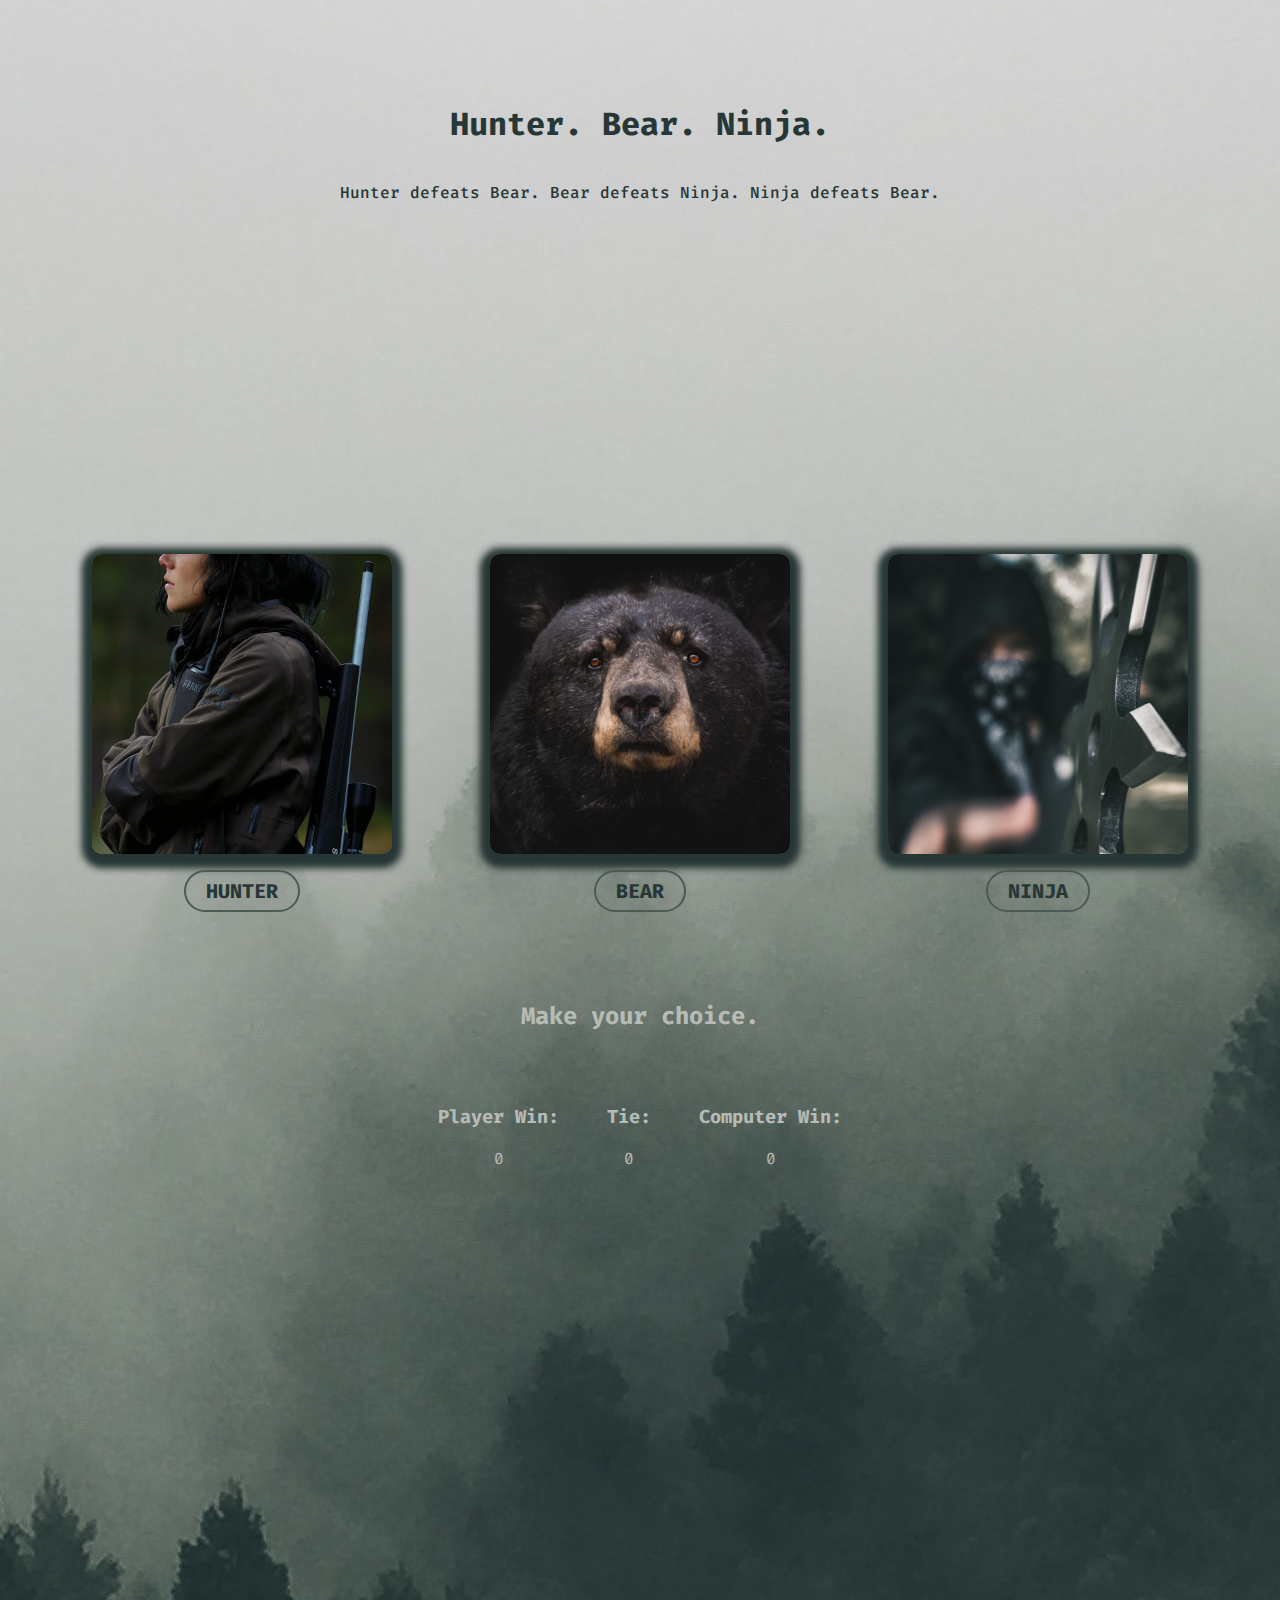
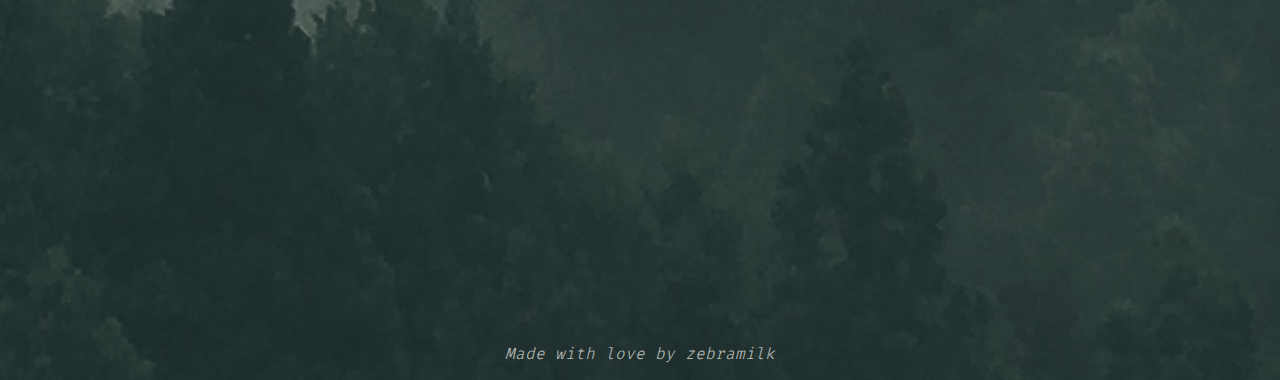
==== index.html @ 4303b72b "Change to index.html" ====
<!DOCTYPE html>
<html lang="en">
  <head>
    <meta charset="UTF-8">
    <meta http-equiv="X-UA-Compatible" content="IE=edge">
    <meta name="viewport" content="width=device-width, initial-scale=1.0">
    <!--<script src="./script.js" defer></script>-->
    <link rel="preconnect" href="https://fonts.googleapis.com">
    <link rel="preconnect" href="https://fonts.gstatic.com" crossorigin>
    <link href="https://fonts.googleapis.com/css2?family=Fira+Code&display=swap" rel="stylesheet"> 
    <link href="./style.css" rel="stylesheet">
    <title>Document</title>
  </head>
  <body>
    <div class="background">
      <div class="foreground">
        <!-- basically a body div -->
        <div class="content">
          <!-- the title and rules -->
          <div class="header">
            <div class="title">
              <h1>
                Hunter. Bear. Ninja.
              </h1>
            </div>
            <div class="rules">
              <p id="rules">
                Hunter defeats Bear. Bear defeats Ninja. Ninja defeats Bear.
              </p>
            </div>
          </div>
          <!-- Game contents section -->
          <div class="game">
            <!-- Player choice section -->
            <div class="choices">
              <div class="choice one">
                <div class="image-box">
                  <div class="image-box player">
                    <img class="image" src="./images/hunter-900.jpg" alt="Season opener was yesterday.">
                  </div>
                </div>
                <div class="button">
                  <button>HUNTER</button>
                </div>
              </div>
              <div class="choice two">
                <div class="image-box">
                  <div class="image-box player">
                    <img class="image" src="./images/bear-900.jpg" alt="Berenstein? Bearenestein? Berenstain.">
                  </div>
                </div>
                <div class="button">
                  <button>BEAR</button>
                </div>
              </div>
              <div class="choice three">
                <div class="image-box">
                  <div class="image-box player">
                    <img class="image" src="./images/ninja-900-2.jpg" alt="Three of them, the sequel: Kickback">
                  </div>
                </div>
                <div class="button">
                  <button>NINJA</button>
                </div>
              </div>

              
            </div>
            <!-- display section -->
            <div class="display">
              <div class="text winner">

              </div>
              <div class="text loser">

              </div>
              <div class="text tie">

              </div>
              <div class="text thinking">

              </div>
              <div class=" text default">
                <h2 id="default">Make your choice.</h2>
              </div>
            </div>
            <!-- scoreboard section -->
            <div class="scoreboard">
              <div class="scores">

                <div class="score">
                  <div id="player-wins">
                    <h3 class="text">Player Win:</h3>
                    <p class="text" id="player-score">
                      0
                    </p>
                  </div>
                </div>
                <div class="score">
                  <div id="ties">
                    <h3 class="text">Tie:</h3>
                    <p class="text" id="ties">
                      0
                    </p>
                  </div>
                </div>
                <div class="score">
                  <div id="computer-wins">
                    <h3 class="text">Computer Win:</h3>
                    <p class="text" id="computerscore">
                      0
                    </p>
                  </div>

                </div>
              </div>
            </div>
          </div>
          <div></div>
          <div></div>
          <!-- footer section -->
          <div class="footer">
            <div >
              <p class="credits">Made with love by zebramilk</p>
            </div>
          </div>

        </div>
      </div>
    </div>























  </body>
</html>
---- style.css ----
* {
  font-family: "Fira Code", monospace;
  color: #273736;
  

}

img {
  margin: 0px;
  padding: 0px;
}
body {
  margin: 0px;

}

.foreground {
  background-image: url(./images/forest-2.jpg);
  width: auto;
  height: 1980px;
  margin: 0;


}

.content {
  display: flex;
  height: 1980px;
  flex-direction: column;
  justify-content: space-between;
  align-items: center;

}

.header {
  justify-self: flex-start;
  height: 300px;
  display: flex;
  flex-direction: column;
  justify-content: center;
  align-items: center;
}

h1 {
  font-weight: 900;
}

#rules {
  font-weight: 500;
}

.game {
  justify-self: flex-start;
  display: flex;
  flex-direction: column;
  justify-content: center;
  align-items: center;
}

.choices {
  display: flex;
  flex-direction: row;
  justify-content: space-around;
  align-items: center;
}

.choice {
  display: flex;
  flex-direction: column;
  padding: 24px;
  width: 350px;
  align-items: center;
  justify-content: center;
}

.image-box {
  margin: 0px;
  box-shadow: 0 4px 8px 8px #273736;
  border-radius: 10px;
}

.image-box .player {
  width: 300px;
  height: 300px;
}

.image {
  border-radius: 10px;

  height: 300px;
  width: 300px;
}

button {
  
  margin: 16px 12px;
  padding: .3em 1em;
  border-style: solid;
  border-color: #4b5a55;
  border-radius: 2em;
  background-color: transparent;
  font-size: 20px;
  font-weight: 900;
  color: #273736;
  transition: background-color .2s;
  transition-timing-function: ease;
}

button:hover {
  background-color: #b6bbb5;
}

.text {
  color: #b6bbb5;
}

h2 {
  color: #b6bbb5;
}

.display {
  display: flex;
  flex-direction: column;
  justify-content: center;
  margin: 2%;
  height: 5rem;
  width: 20rem;
  
  text-align: center;

}

.scoreboard {
  margin: 2%;
  display: flex;
  height: 4rem;
  justify-content: center;
  align-items: center;
}

.scores {
  display: flex;
  justify-content: space-between;
}

.score {
  margin: 24px;
  align-items: center;
  text-align: center;
  color: #b6bbb5;
}

.footer {
  
  display: flex;
  flex-direction: column;
  justify-content: flex-end;
  height: 100px;
  width: 100%;
}

 .credits {
  color: #b6bbb5;
  font-weight: 300;
  font-style: italic;
  text-align: center;
 }

























/* These settins apply fancy stuff, like animations and things, transforms.. */

.fade-in:hover {
  animation-name: FadeIn;
  animation-duration: .5s;
  transition-timing-function: ease;
}

.fade-out:hover {
  animation-name: FadeOut;
  animation-duration: .25s;
  transition-timing-function: ease-in;
}

@keyframes FadeIn {
  0% {
    opacity: 0;
  }
  100% {
    opacity: 1;
  }
}

@keyframes FadeOut {
  0% {
    opacity: 1;
  }
  100% {
    opacity: 0;
  }
}
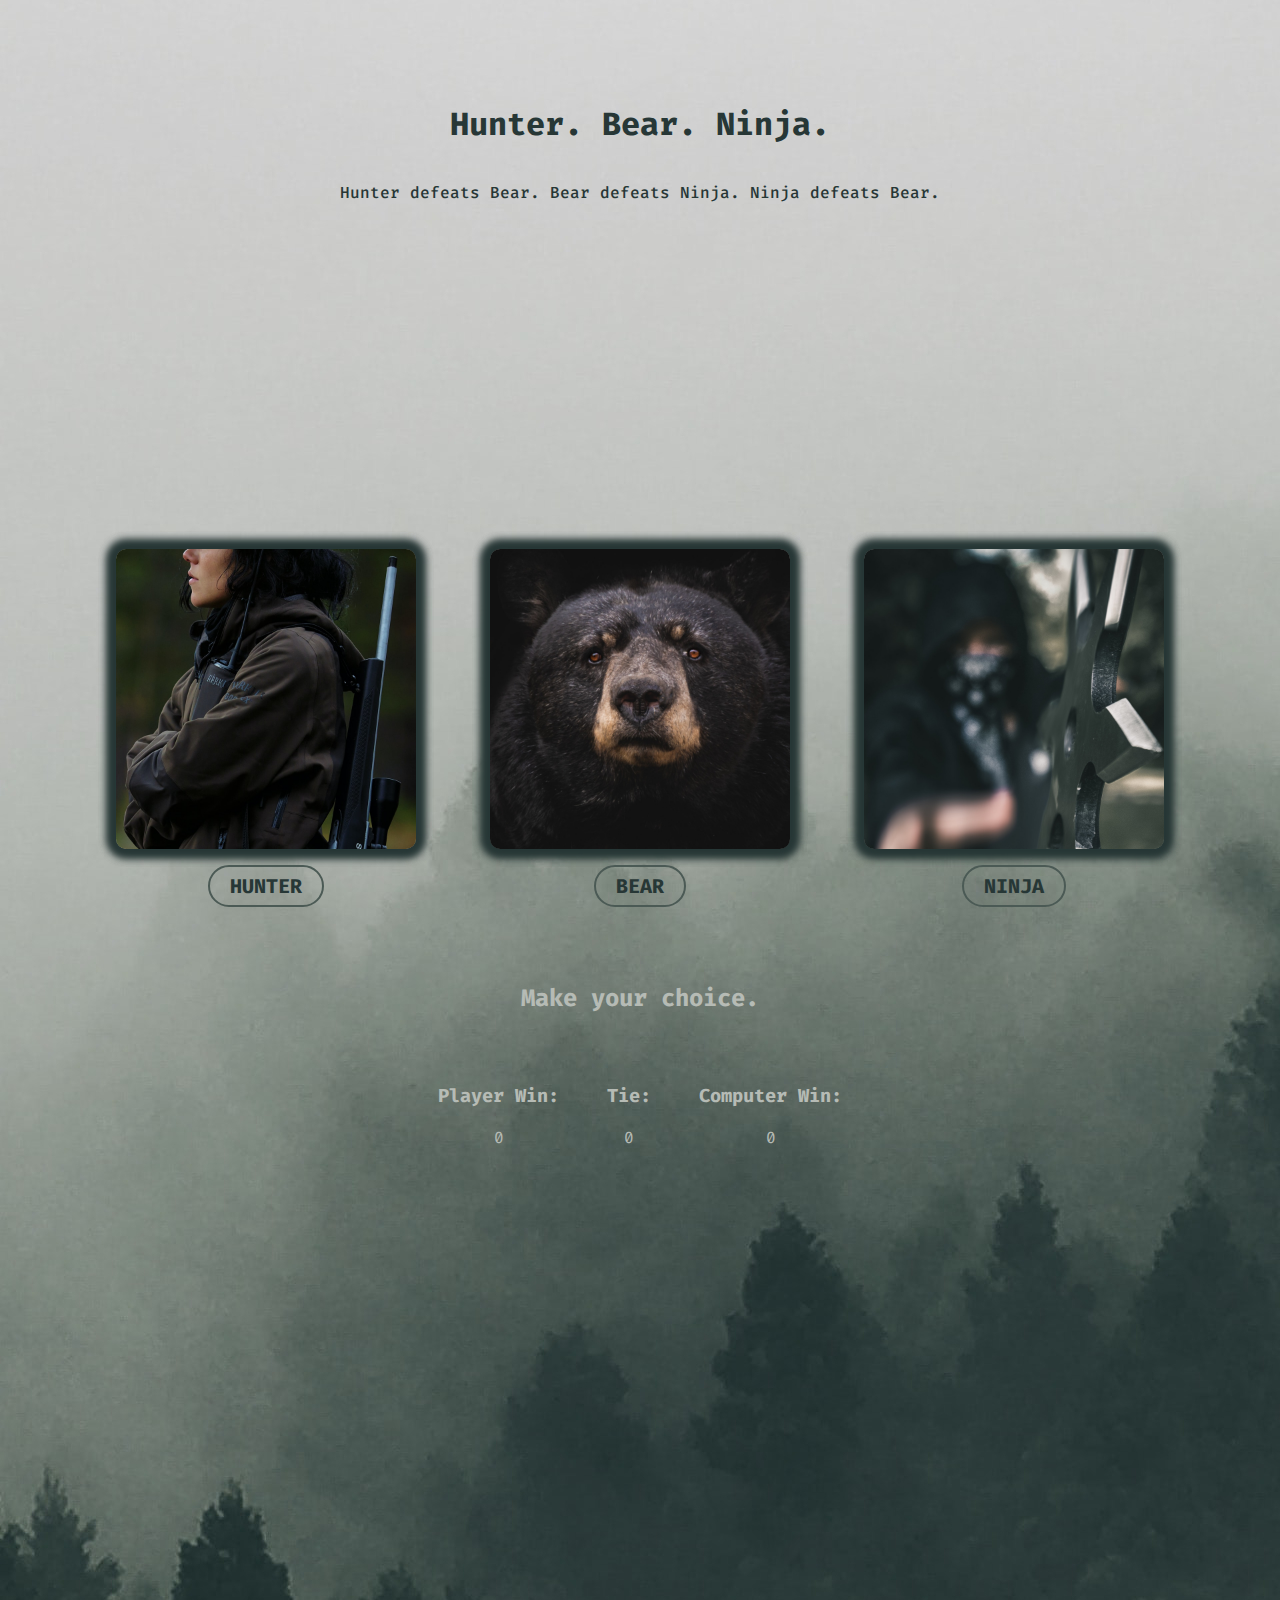
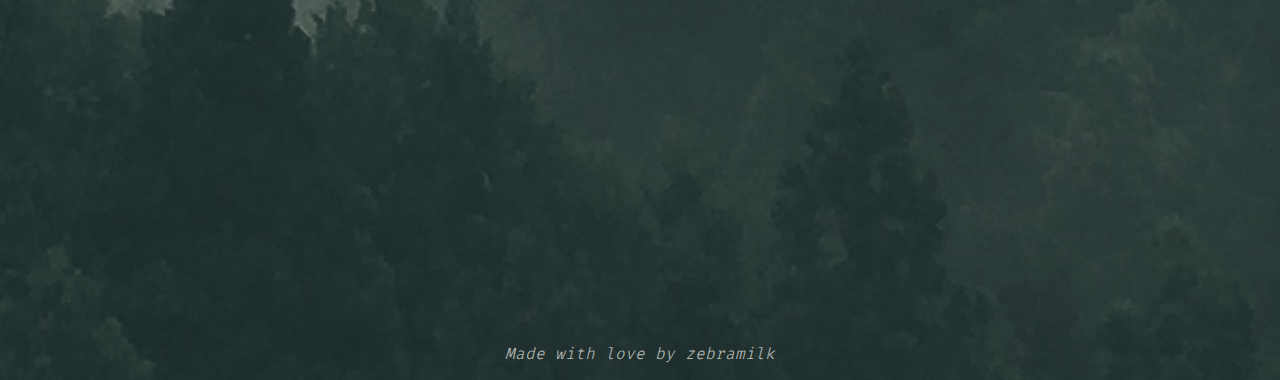
==== commit f248314e: "Start modifying javascript and add a text screenplay about how the page should work" ====
--- a/index.html
+++ b/index.html
@@ -9,7 +9,7 @@
     <link rel="preconnect" href="https://fonts.gstatic.com" crossorigin>
     <link href="https://fonts.googleapis.com/css2?family=Fira+Code&display=swap" rel="stylesheet"> 
     <link href="./style.css" rel="stylesheet">
-    <title>Document</title>
+    <title>Hunter, Bear, Ninja</title>
   </head>
   <body>
     <div class="background">
@@ -40,7 +40,7 @@
                   </div>
                 </div>
                 <div class="button">
-                  <button>HUNTER</button>
+                  <button id="hunter">HUNTER</button>
                 </div>
               </div>
               <div class="choice two">
@@ -50,7 +50,7 @@
                   </div>
                 </div>
                 <div class="button">
-                  <button>BEAR</button>
+                  <button id="bear">BEAR</button>
                 </div>
               </div>
               <div class="choice three">
@@ -60,7 +60,7 @@
                   </div>
                 </div>
                 <div class="button">
-                  <button>NINJA</button>
+                  <button id="ninja">NINJA</button>
                 </div>
               </div>
 
--- a/style.css
+++ b/style.css
@@ -67,7 +67,7 @@
 .choice {
   display: flex;
   flex-direction: column;
-  padding: 24px;
+  padding: 12px;
   width: 350px;
   align-items: center;
   justify-content: center;
@@ -75,7 +75,7 @@
 
 .image-box {
   margin: 0px;
-  box-shadow: 0 4px 8px 8px #273736;
+  box-shadow: 0 0 8px 8px #273736;
   border-radius: 10px;
 }
 
@@ -102,13 +102,16 @@
   font-size: 20px;
   font-weight: 900;
   color: #273736;
-  transition: background-color .2s;
-  transition-timing-function: ease;
+  transition: all .2s ease;
+  
 }
 
 button:hover {
   background-color: #b6bbb5;
-}
+  padding: .3em 1.2em;
+}
+
+
 
 .text {
   color: #b6bbb5;
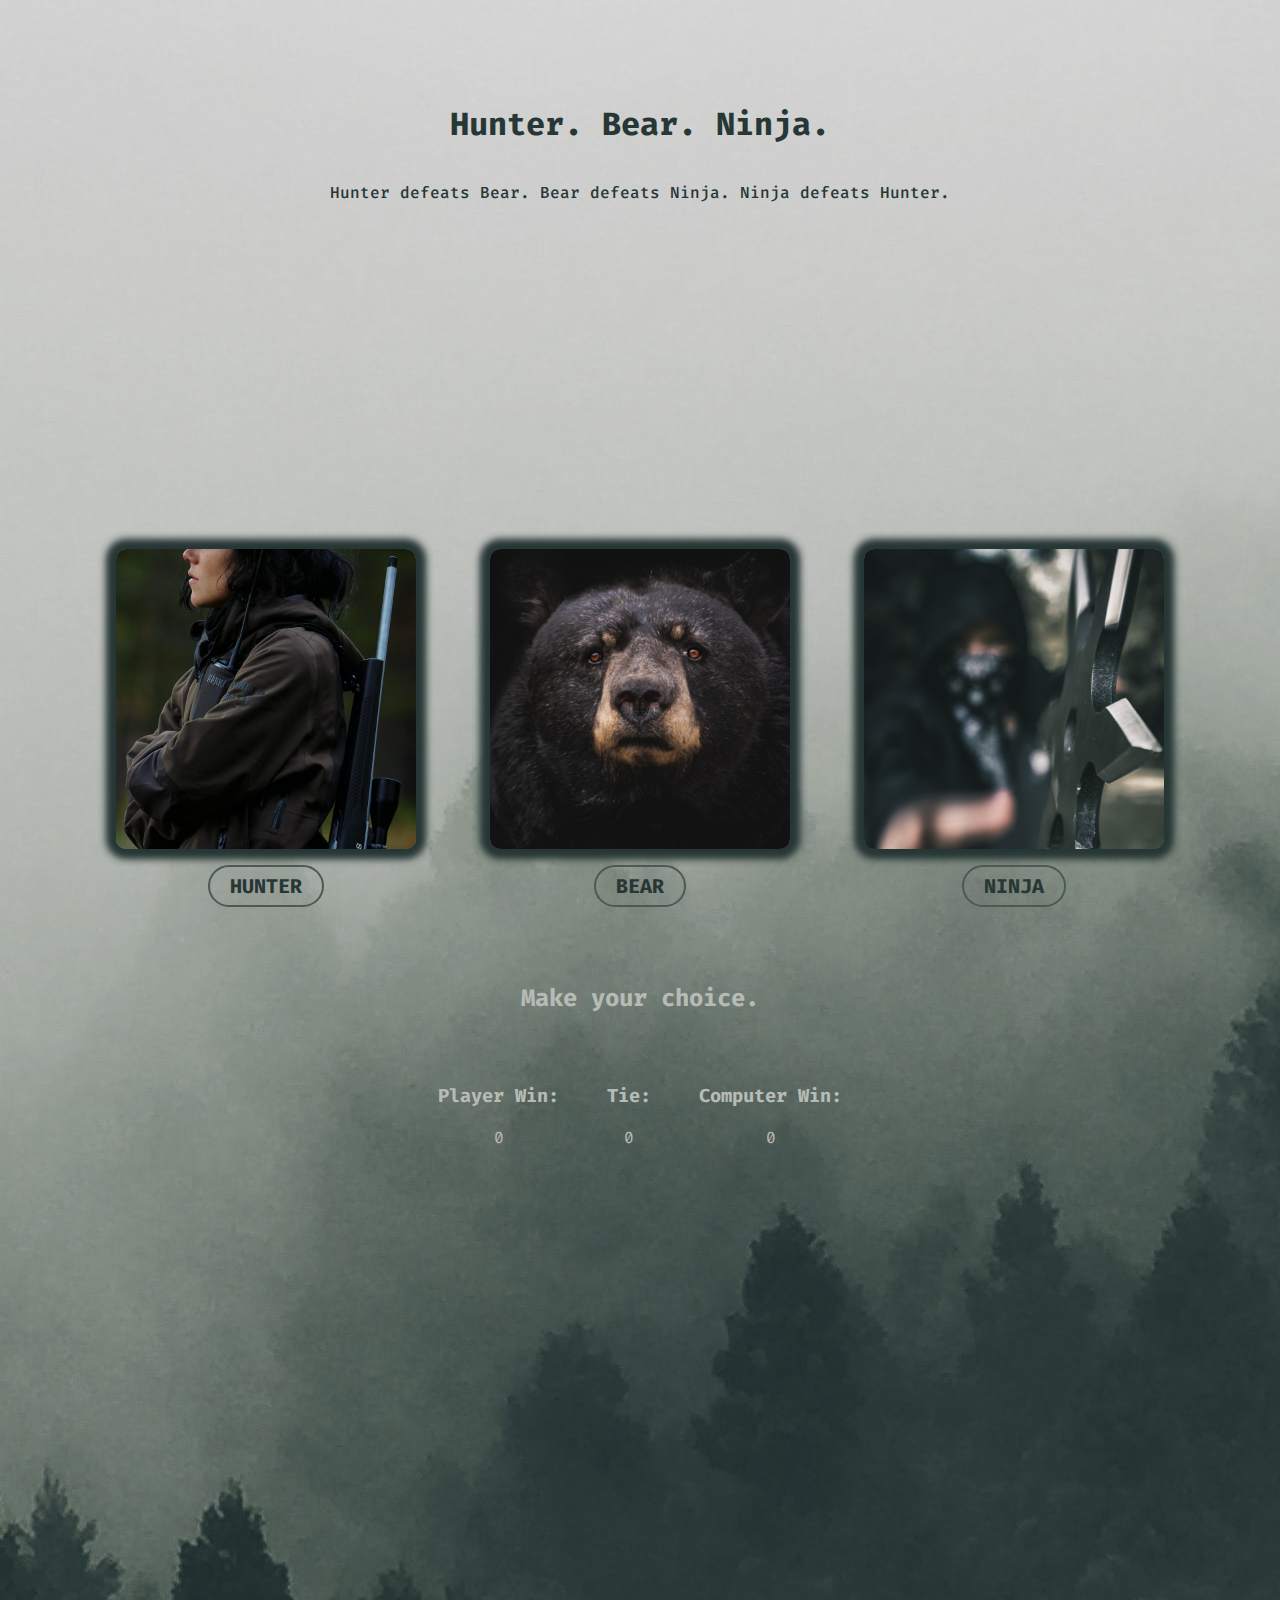
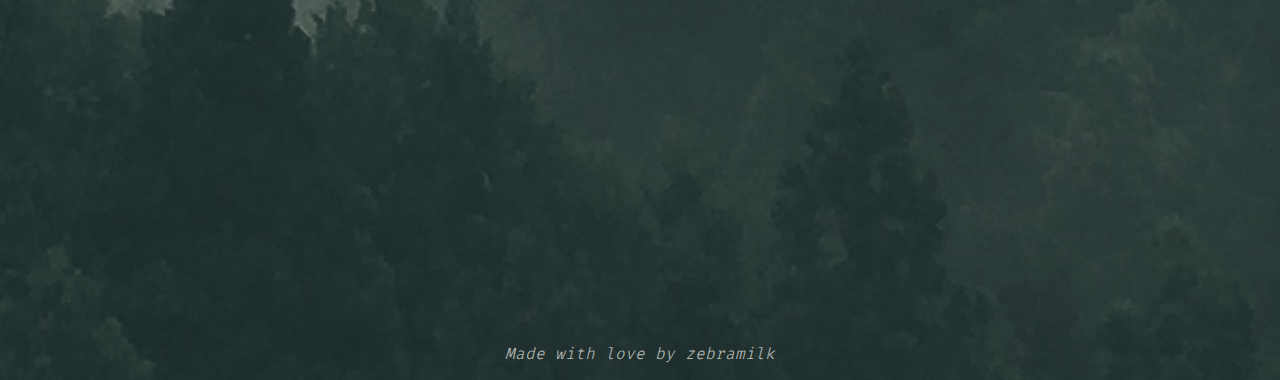
==== commit 2a038602: "Fix the rules" ====
--- a/index.html
+++ b/index.html
@@ -25,7 +25,7 @@
             </div>
             <div class="rules">
               <p id="rules">
-                Hunter defeats Bear. Bear defeats Ninja. Ninja defeats Bear.
+                Hunter defeats Bear. Bear defeats Ninja. Ninja defeats Hunter.
               </p>
             </div>
           </div>
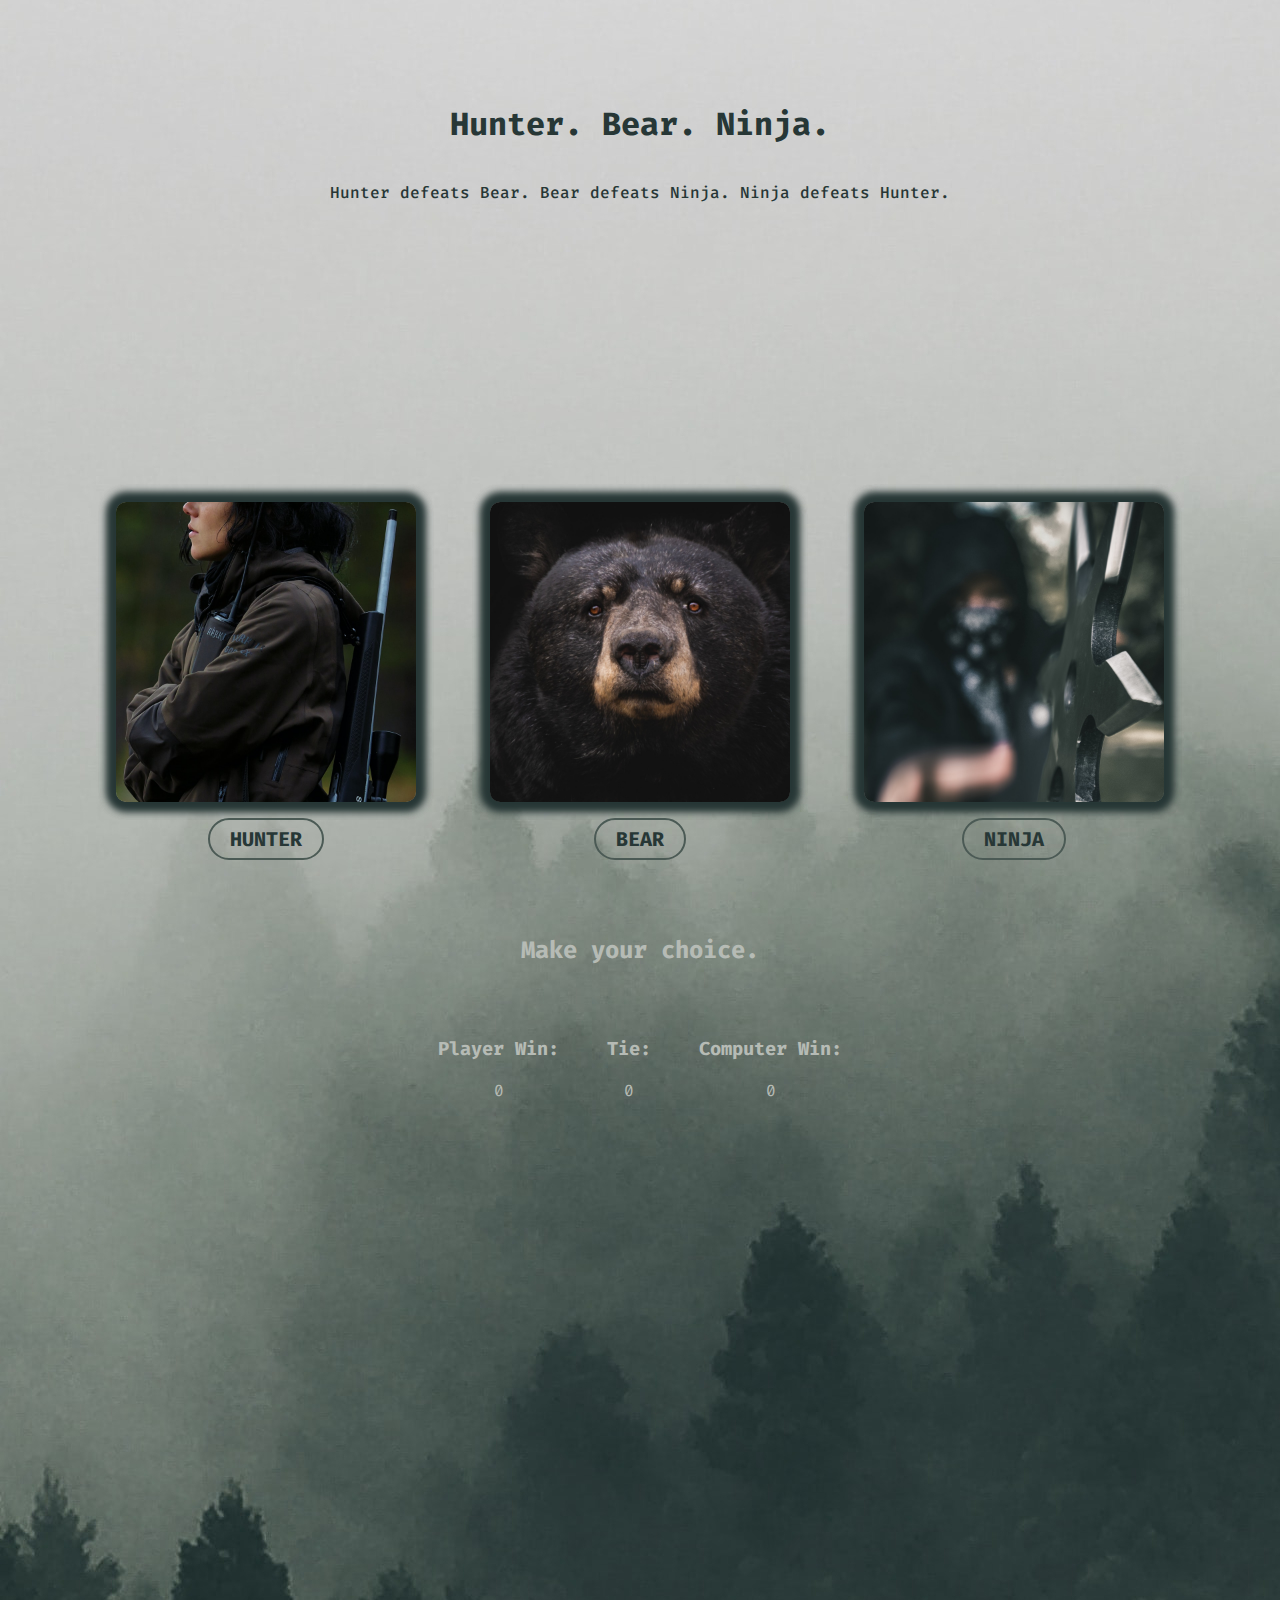
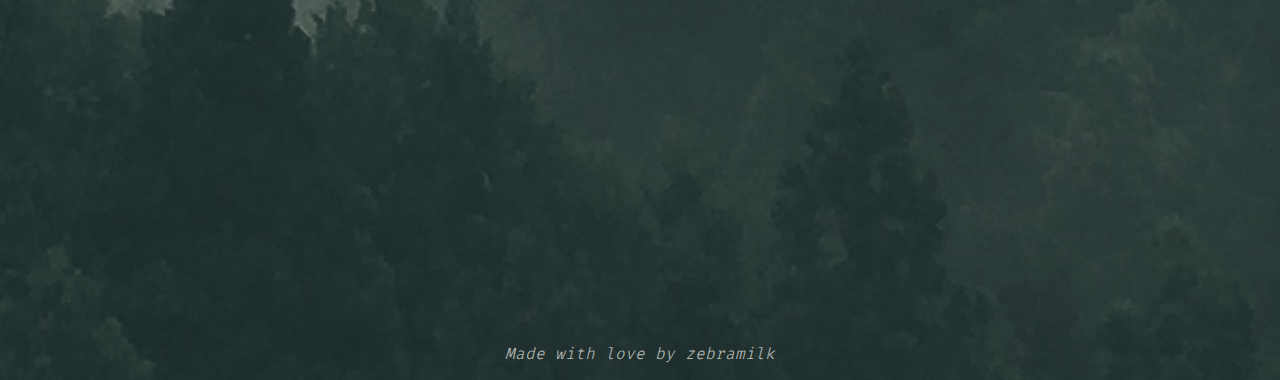
==== commit 8ba75b7a: "Tweak further display text" ====
--- a/index.html
+++ b/index.html
@@ -1,16 +1,18 @@
 <!DOCTYPE html>
 <html lang="en">
+
   <head>
     <meta charset="UTF-8">
     <meta http-equiv="X-UA-Compatible" content="IE=edge">
     <meta name="viewport" content="width=device-width, initial-scale=1.0">
-    <!--<script src="./script.js" defer></script>-->
+    <script src="./script.js" defer></script>
     <link rel="preconnect" href="https://fonts.googleapis.com">
     <link rel="preconnect" href="https://fonts.gstatic.com" crossorigin>
-    <link href="https://fonts.googleapis.com/css2?family=Fira+Code&display=swap" rel="stylesheet"> 
+    <link href="https://fonts.googleapis.com/css2?family=Fira+Code&display=swap" rel="stylesheet">
     <link href="./style.css" rel="stylesheet">
     <title>Hunter, Bear, Ninja</title>
   </head>
+
   <body>
     <div class="background">
       <div class="foreground">
@@ -33,7 +35,7 @@
           <div class="game">
             <!-- Player choice section -->
             <div class="choices">
-              <div class="choice one">
+              <div class="choice hunter">
                 <div class="image-box">
                   <div class="image-box player">
                     <img class="image" src="./images/hunter-900.jpg" alt="Season opener was yesterday.">
@@ -43,7 +45,7 @@
                   <button id="hunter">HUNTER</button>
                 </div>
               </div>
-              <div class="choice two">
+              <div class="choice bear">
                 <div class="image-box">
                   <div class="image-box player">
                     <img class="image" src="./images/bear-900.jpg" alt="Berenstein? Bearenestein? Berenstain.">
@@ -53,7 +55,7 @@
                   <button id="bear">BEAR</button>
                 </div>
               </div>
-              <div class="choice three">
+              <div class="choice ninja">
                 <div class="image-box">
                   <div class="image-box player">
                     <img class="image" src="./images/ninja-900-2.jpg" alt="Three of them, the sequel: Kickback">
@@ -63,25 +65,11 @@
                   <button id="ninja">NINJA</button>
                 </div>
               </div>
-
-              
             </div>
             <!-- display section -->
             <div class="display">
-              <div class="text winner">
-
-              </div>
-              <div class="text loser">
-
-              </div>
-              <div class="text tie">
-
-              </div>
-              <div class="text thinking">
-
-              </div>
-              <div class=" text default">
-                <h2 id="default">Make your choice.</h2>
+              <div class="display-text">
+                <h2 id="display">Make your choice.</h2>
               </div>
             </div>
             <!-- scoreboard section -->
@@ -99,7 +87,7 @@
                 <div class="score">
                   <div id="ties">
                     <h3 class="text">Tie:</h3>
-                    <p class="text" id="ties">
+                    <p class="text" id="tie-count">
                       0
                     </p>
                   </div>
@@ -107,7 +95,7 @@
                 <div class="score">
                   <div id="computer-wins">
                     <h3 class="text">Computer Win:</h3>
-                    <p class="text" id="computerscore">
+                    <p class="text" id="computer-score">
                       0
                     </p>
                   </div>
@@ -118,38 +106,15 @@
           </div>
           <div></div>
           <div></div>
+          <div></div>
           <!-- footer section -->
           <div class="footer">
-            <div >
+            <div>
               <p class="credits">Made with love by zebramilk</p>
             </div>
           </div>
-
         </div>
       </div>
     </div>
-
-
-
-
-
-
-
-
-
-
-
-
-
-
-
-
-
-
-
-
-
-
-
   </body>
 </html>